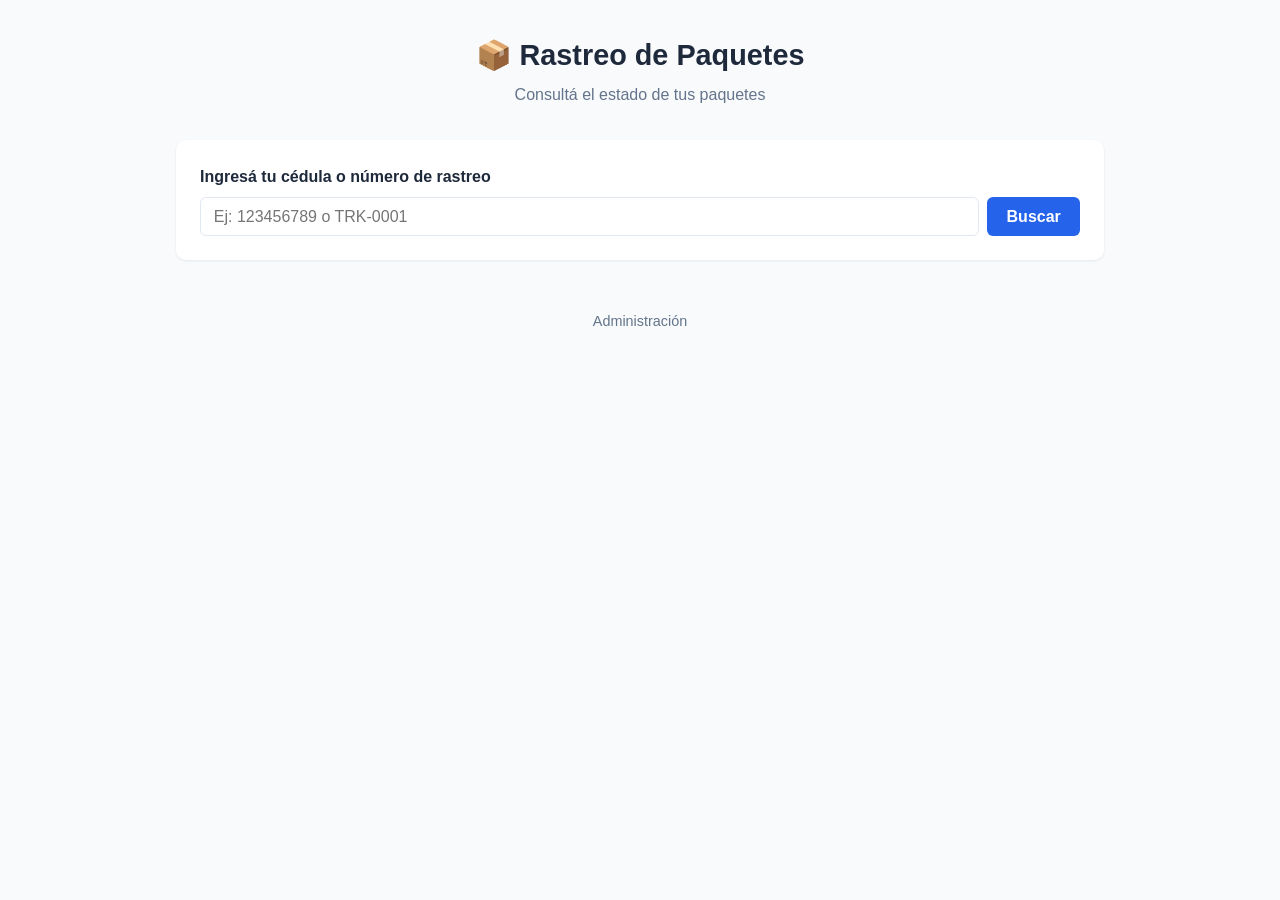
==== index.html @ 3a0949c2 "Initial commit: package tracking app" ====
<!DOCTYPE html>
<html lang="es">
  <head>
    <meta charset="utf-8" />
    <meta name="viewport" content="width=device-width, initial-scale=1" />
    <title>Rastreo de Paquetes</title>
    <link rel="stylesheet" href="styles.css" />
  </head>
  <body>
    <div class="container">
      <header>
        <h1>📦 Rastreo de Paquetes</h1>
        <p class="subtitle">Consultá el estado de tus paquetes</p>
      </header>

      <main>
        <section class="search-section">
          <div class="search-box">
            <label for="searchInput">Ingresá tu cédula o número de rastreo</label>
            <div class="search-row">
              <input
                type="text"
                id="searchInput"
                placeholder="Ej: 123456789 o TRK-0001"
                autocomplete="off"
              />
              <button id="searchBtn" onclick="searchPackages()">Buscar</button>
            </div>
          </div>
        </section>

        <section id="results" class="results-section hidden">
          <h2 id="resultsTitle"></h2>
          <div id="packageList"></div>
        </section>

        <section id="noResults" class="no-results hidden">
          <p>No se encontraron paquetes. Verificá tu cédula o número de rastreo.</p>
        </section>
      </main>

      <footer>
        <a href="admin.html" class="admin-link">Administración</a>
      </footer>
    </div>

    <script src="firebase-config.js"></script>
    <script src="app.js"></script>
    <script>
      async function searchPackages() {
        const query = document.getElementById("searchInput").value.trim();
        if (!query) return;

        const results = document.getElementById("results");
        const noResults = document.getElementById("noResults");
        const packageList = document.getElementById("packageList");
        const resultsTitle = document.getElementById("resultsTitle");

        results.classList.add("hidden");
        noResults.classList.add("hidden");
        packageList.innerHTML = '<p class="loading">Buscando...</p>';

        const packages = await App.searchPackages(query);

        if (packages.length === 0) {
          noResults.classList.remove("hidden");
          return;
        }

        resultsTitle.textContent = `Paquetes encontrados: ${packages.length}`;
        packageList.innerHTML = packages.map(pkg => renderPackageCard(pkg)).join("");
        results.classList.remove("hidden");
      }

      function renderPackageCard(pkg) {
        const stages = App.STAGES;
        const currentIndex = stages.indexOf(pkg.status);

        const stepsHtml = stages
          .map((stage, i) => {
            let cls = "step";
            if (i < currentIndex) cls += " completed";
            else if (i === currentIndex) cls += " active";
            return `<div class="${cls}">
              <div class="step-dot"></div>
              <span class="step-label">${stage}</span>
            </div>`;
          })
          .join("");

        return `
          <div class="package-card">
            <div class="card-header">
              <span class="tracking-number">${pkg.trackingNumber}</span>
              <span class="status-badge status-${currentIndex}">${pkg.status}</span>
            </div>
            <p class="card-description">${pkg.description}</p>
            <div class="progress-bar">
              ${stepsHtml}
            </div>
            ${pkg.notes ? `<p class="card-notes">📝 ${pkg.notes}</p>` : ""}
          </div>
        `;
      }

      // Allow Enter key to search
      document.getElementById("searchInput").addEventListener("keydown", (e) => {
        if (e.key === "Enter") searchPackages();
      });
    </script>
  </body>
</html>
---- styles.css ----
/* =============================================================
   Rastreo de Paquetes — Styles
   ============================================================= */

:root {
  --primary: #2563eb;
  --primary-hover: #1d4ed8;
  --success: #16a34a;
  --warning: #f59e0b;
  --danger: #dc2626;
  --bg: #f8fafc;
  --surface: #ffffff;
  --text: #1e293b;
  --text-muted: #64748b;
  --border: #e2e8f0;
  --radius: 10px;
}

* {
  margin: 0;
  padding: 0;
  box-sizing: border-box;
}

body {
  font-family: -apple-system, BlinkMacSystemFont, "Segoe UI", Roboto, sans-serif;
  background: var(--bg);
  color: var(--text);
  line-height: 1.6;
}

.container {
  max-width: 960px;
  margin: 0 auto;
  padding: 2rem 1rem;
}

/* ---- Header ---- */

header {
  text-align: center;
  margin-bottom: 2rem;
}

header h1 {
  font-size: 1.8rem;
  margin-bottom: 0.25rem;
}

.subtitle {
  color: var(--text-muted);
}

.back-link,
.admin-link {
  color: var(--text-muted);
  text-decoration: none;
  font-size: 0.9rem;
}

.back-link:hover,
.admin-link:hover {
  color: var(--primary);
}

footer {
  text-align: center;
  margin-top: 3rem;
}

/* ---- Search ---- */

.search-box {
  background: var(--surface);
  padding: 1.5rem;
  border-radius: var(--radius);
  box-shadow: 0 1px 3px rgba(0, 0, 0, 0.08);
}

.search-box label {
  display: block;
  margin-bottom: 0.5rem;
  font-weight: 600;
}

.search-row {
  display: flex;
  gap: 0.5rem;
}

.search-row input {
  flex: 1;
}

/* ---- Forms ---- */

input,
select {
  padding: 0.6rem 0.8rem;
  border: 1px solid var(--border);
  border-radius: 6px;
  font-size: 1rem;
  width: 100%;
}

input:focus,
select:focus {
  outline: none;
  border-color: var(--primary);
  box-shadow: 0 0 0 3px rgba(37, 99, 235, 0.15);
}

.form-group {
  margin-bottom: 1rem;
}

.form-group label {
  display: block;
  margin-bottom: 0.3rem;
  font-weight: 600;
  font-size: 0.9rem;
}

.form-grid {
  display: grid;
  grid-template-columns: 1fr 1fr;
  gap: 0 1rem;
}

.form-actions {
  display: flex;
  gap: 0.5rem;
  margin-top: 0.5rem;
}

.form-section {
  background: var(--surface);
  padding: 1.5rem;
  border-radius: var(--radius);
  box-shadow: 0 1px 3px rgba(0, 0, 0, 0.08);
  margin-bottom: 1.5rem;
}

.login-box {
  max-width: 380px;
  margin: 2rem auto;
  background: var(--surface);
  padding: 2rem;
  border-radius: var(--radius);
  box-shadow: 0 1px 3px rgba(0, 0, 0, 0.08);
}

.login-box h2 {
  margin-bottom: 1rem;
}

.error-msg {
  color: var(--danger);
  margin-top: 0.75rem;
  font-size: 0.9rem;
}

/* ---- Buttons ---- */

button {
  padding: 0.6rem 1.2rem;
  border: none;
  border-radius: 6px;
  font-size: 1rem;
  cursor: pointer;
  font-weight: 600;
  transition: background 0.15s;
}

.btn-primary,
.search-row button,
#loginBtn {
  background: var(--primary);
  color: #fff;
}

.btn-primary:hover,
.search-row button:hover,
#loginBtn:hover {
  background: var(--primary-hover);
}

.btn-secondary {
  background: var(--border);
  color: var(--text);
}

.btn-secondary:hover {
  background: #cbd5e1;
}

.btn-sm {
  padding: 0.3rem 0.6rem;
  font-size: 0.8rem;
  border-radius: 4px;
  background: var(--border);
  color: var(--text);
}

.btn-sm:hover {
  background: #cbd5e1;
}

.btn-advance {
  background: var(--success);
  color: #fff;
}

.btn-advance:hover {
  background: #15803d;
}

.btn-danger {
  background: var(--danger);
  color: #fff;
}

.btn-danger:hover {
  background: #b91c1c;
}

/* ---- Package Cards (Client View) ---- */

.results-section {
  margin-top: 2rem;
}

.results-section h2 {
  margin-bottom: 1rem;
  font-size: 1.1rem;
  color: var(--text-muted);
}

.package-card {
  background: var(--surface);
  border-radius: var(--radius);
  padding: 1.25rem;
  margin-bottom: 1rem;
  box-shadow: 0 1px 3px rgba(0, 0, 0, 0.08);
}

.card-header {
  display: flex;
  justify-content: space-between;
  align-items: center;
  margin-bottom: 0.5rem;
}

.tracking-number {
  font-weight: 700;
  font-size: 1.05rem;
}

.card-description {
  color: var(--text-muted);
  margin-bottom: 1rem;
}

.card-notes {
  margin-top: 0.75rem;
  font-size: 0.9rem;
  color: var(--text-muted);
  border-top: 1px solid var(--border);
  padding-top: 0.75rem;
}

/* ---- Progress Steps ---- */

.progress-bar {
  display: flex;
  justify-content: space-between;
  position: relative;
}

.progress-bar::before {
  content: "";
  position: absolute;
  top: 10px;
  left: 20px;
  right: 20px;
  height: 3px;
  background: var(--border);
  z-index: 0;
}

.step {
  display: flex;
  flex-direction: column;
  align-items: center;
  flex: 1;
  position: relative;
  z-index: 1;
}

.step-dot {
  width: 22px;
  height: 22px;
  border-radius: 50%;
  background: var(--border);
  border: 3px solid var(--bg);
  margin-bottom: 0.4rem;
  transition: background 0.3s;
}

.step.completed .step-dot {
  background: var(--success);
}

.step.active .step-dot {
  background: var(--primary);
  box-shadow: 0 0 0 4px rgba(37, 99, 235, 0.25);
}

.step-label {
  font-size: 0.7rem;
  text-align: center;
  color: var(--text-muted);
  max-width: 80px;
}

.step.active .step-label {
  color: var(--primary);
  font-weight: 700;
}

.step.completed .step-label {
  color: var(--success);
}

/* ---- Status Badges ---- */

.status-badge {
  display: inline-block;
  padding: 0.2rem 0.6rem;
  border-radius: 20px;
  font-size: 0.8rem;
  font-weight: 600;
  white-space: nowrap;
}

.status-0 {
  background: #dbeafe;
  color: #1e40af;
}

.status-1 {
  background: #fef3c7;
  color: #92400e;
}

.status-2 {
  background: #ffedd5;
  color: #9a3412;
}

.status-3 {
  background: #d1fae5;
  color: #065f46;
}

.status-4 {
  background: #dcfce7;
  color: #166534;
}

/* ---- Admin Table ---- */

.admin-toolbar {
  display: flex;
  gap: 0.75rem;
  align-items: center;
  flex-wrap: wrap;
  margin-bottom: 1.5rem;
}

.admin-toolbar .search-row {
  flex: 1;
  min-width: 200px;
}

.table-wrapper {
  overflow-x: auto;
}

table {
  width: 100%;
  border-collapse: collapse;
  background: var(--surface);
  border-radius: var(--radius);
  overflow: hidden;
  box-shadow: 0 1px 3px rgba(0, 0, 0, 0.08);
}

th,
td {
  padding: 0.75rem;
  text-align: left;
  border-bottom: 1px solid var(--border);
}

th {
  background: #f1f5f9;
  font-weight: 700;
  font-size: 0.85rem;
  text-transform: uppercase;
  color: var(--text-muted);
}

td.actions {
  display: flex;
  gap: 0.3rem;
}

td.empty {
  text-align: center;
  padding: 2rem;
  color: var(--text-muted);
}

/* Bulk bar */

.bulk-bar {
  display: flex;
  align-items: center;
  gap: 0.75rem;
  background: #eff6ff;
  padding: 0.75rem 1rem;
  border-radius: var(--radius);
  margin-bottom: 1rem;
}

.bulk-bar select {
  width: auto;
  max-width: 220px;
}

/* ---- Utilities ---- */

.hidden {
  display: none !important;
}

.loading {
  text-align: center;
  padding: 2rem;
  color: var(--text-muted);
}

.no-results {
  text-align: center;
  padding: 2rem;
  color: var(--text-muted);
  background: var(--surface);
  border-radius: var(--radius);
  margin-top: 2rem;
}

/* ---- Responsive ---- */

@media (max-width: 640px) {
  .container {
    padding: 1rem 0.75rem;
  }

  header h1 {
    font-size: 1.4rem;
  }

  .form-grid {
    grid-template-columns: 1fr;
  }

  .admin-toolbar {
    flex-direction: column;
    align-items: stretch;
  }

  .step-label {
    font-size: 0.6rem;
    max-width: 60px;
  }

  .bulk-bar {
    flex-wrap: wrap;
  }

  th:first-child,
  td:first-child {
    padding-left: 0.5rem;
  }
}
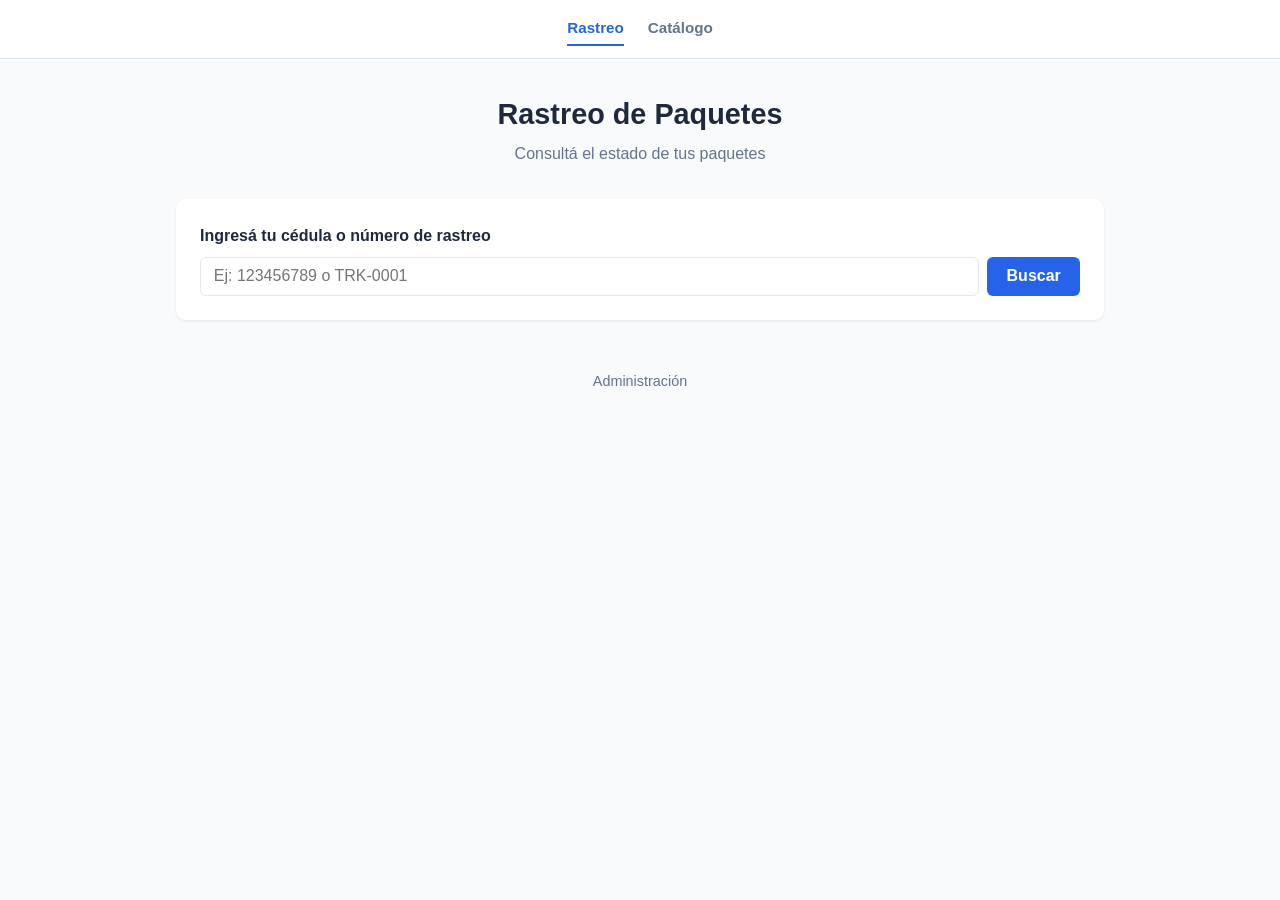
==== commit c26481fa: "Add catalog page with grid/list views and admin CRUD" ====
--- a/index.html
+++ b/index.html
@@ -7,9 +7,14 @@
     <link rel="stylesheet" href="styles.css" />
   </head>
   <body>
+    <nav class="top-nav">
+      <a href="index.html" class="active">Rastreo</a>
+      <a href="catalogo.html">Catálogo</a>
+    </nav>
+
     <div class="container">
       <header>
-        <h1>📦 Rastreo de Paquetes</h1>
+        <h1>Rastreo de Paquetes</h1>
         <p class="subtitle">Consultá el estado de tus paquetes</p>
       </header>
 
--- a/styles.css
+++ b/styles.css
@@ -439,6 +439,272 @@
   max-width: 220px;
 }
 
+/* ---- Top Navigation ---- */
+
+.top-nav {
+  display: flex;
+  gap: 1.5rem;
+  justify-content: center;
+  padding: 0.75rem 1rem;
+  background: var(--surface);
+  border-bottom: 1px solid var(--border);
+}
+
+.top-nav a {
+  color: var(--text-muted);
+  text-decoration: none;
+  font-weight: 600;
+  font-size: 0.95rem;
+  padding: 0.25rem 0;
+  border-bottom: 2px solid transparent;
+}
+
+.top-nav a:hover {
+  color: var(--primary);
+}
+
+.top-nav a.active {
+  color: var(--primary);
+  border-bottom-color: var(--primary);
+}
+
+/* ---- Admin Tabs ---- */
+
+.admin-tabs {
+  display: flex;
+  align-items: center;
+  gap: 0.5rem;
+  margin-bottom: 1.5rem;
+  border-bottom: 2px solid var(--border);
+  padding-bottom: 0.5rem;
+}
+
+.tab-btn {
+  background: none;
+  color: var(--text-muted);
+  padding: 0.5rem 1rem;
+  border: none;
+  border-bottom: 2px solid transparent;
+  margin-bottom: -2px;
+  font-size: 1rem;
+}
+
+.tab-btn:hover {
+  color: var(--primary);
+}
+
+.tab-btn.active {
+  color: var(--primary);
+  border-bottom-color: var(--primary);
+}
+
+/* ---- Catalog Grid ---- */
+
+.catalog-toolbar {
+  display: flex;
+  gap: 0.75rem;
+  align-items: center;
+  flex-wrap: wrap;
+  margin-bottom: 1rem;
+}
+
+.catalog-toolbar .search-row {
+  flex: 1;
+  min-width: 200px;
+}
+
+.toolbar-right {
+  display: flex;
+  gap: 0.5rem;
+  align-items: center;
+}
+
+.toolbar-right select {
+  width: auto;
+  min-width: 160px;
+}
+
+.view-toggle {
+  display: flex;
+  border: 1px solid var(--border);
+  border-radius: 6px;
+  overflow: hidden;
+}
+
+.view-btn {
+  padding: 0.5rem 0.6rem;
+  background: var(--surface);
+  border: none;
+  border-radius: 0;
+  color: var(--text-muted);
+  cursor: pointer;
+  display: flex;
+  align-items: center;
+}
+
+.view-btn:hover {
+  background: var(--bg);
+}
+
+.view-btn.active {
+  background: var(--primary);
+  color: #fff;
+}
+
+.product-count {
+  color: var(--text-muted);
+  font-size: 0.9rem;
+  margin-bottom: 1rem;
+}
+
+.product-grid {
+  display: grid;
+  grid-template-columns: repeat(auto-fill, minmax(200px, 1fr));
+  gap: 1rem;
+}
+
+.product-list {
+  display: flex;
+  flex-direction: column;
+  gap: 0.75rem;
+}
+
+.product-list .product-card {
+  display: flex;
+  flex-direction: row;
+  align-items: center;
+}
+
+.product-list .product-img {
+  width: 80px;
+  height: 80px;
+  min-width: 80px;
+  border-radius: var(--radius) 0 0 var(--radius);
+}
+
+.product-list .product-info {
+  padding: 0.75rem 1rem;
+}
+
+.product-card {
+  background: var(--surface);
+  border-radius: var(--radius);
+  overflow: hidden;
+  box-shadow: 0 1px 3px rgba(0, 0, 0, 0.08);
+  transition: box-shadow 0.15s;
+}
+
+.product-card:hover {
+  box-shadow: 0 3px 10px rgba(0, 0, 0, 0.12);
+}
+
+.product-img {
+  width: 100%;
+  height: 150px;
+  overflow: hidden;
+  background: #f1f5f9;
+  display: flex;
+  align-items: center;
+  justify-content: center;
+}
+
+.product-img img {
+  width: 100%;
+  height: 100%;
+  object-fit: cover;
+}
+
+.product-img-placeholder {
+  color: var(--text-muted);
+  font-size: 0.85rem;
+}
+
+.product-info {
+  padding: 0.75rem;
+}
+
+.product-header {
+  display: flex;
+  justify-content: space-between;
+  align-items: baseline;
+  gap: 0.5rem;
+  margin-bottom: 0.25rem;
+}
+
+.product-name {
+  font-size: 0.95rem;
+  font-weight: 700;
+}
+
+.product-price {
+  font-weight: 700;
+  color: var(--primary);
+  white-space: nowrap;
+}
+
+.product-meta {
+  margin-bottom: 0.3rem;
+}
+
+.product-notes {
+  font-size: 0.8rem;
+  color: var(--text-muted);
+}
+
+/* Location badges */
+
+.location-badge {
+  display: inline-block;
+  padding: 0.15rem 0.5rem;
+  border-radius: 12px;
+  font-size: 0.75rem;
+  font-weight: 600;
+}
+
+.location-casa {
+  background: #ede9fe;
+  color: #5b21b6;
+}
+
+.location-santaana {
+  background: #fce7f3;
+  color: #9d174d;
+}
+
+/* Admin product table thumbnails */
+
+.table-thumb {
+  width: 48px;
+  height: 48px;
+  object-fit: cover;
+  border-radius: 4px;
+}
+
+/* Image preview in form */
+
+.image-preview {
+  margin-top: 0.5rem;
+  display: flex;
+  align-items: center;
+  gap: 0.75rem;
+}
+
+.image-preview img {
+  width: 80px;
+  height: 80px;
+  object-fit: cover;
+  border-radius: 6px;
+  border: 1px solid var(--border);
+}
+
+.form-group-full {
+  grid-column: 1 / -1;
+}
+
+.text-muted {
+  color: var(--text-muted);
+}
+
 /* ---- Utilities ---- */
 
 .hidden {
@@ -493,4 +759,27 @@
   td:first-child {
     padding-left: 0.5rem;
   }
-}
+
+  .catalog-toolbar {
+    flex-direction: column;
+    align-items: stretch;
+  }
+
+  .toolbar-right {
+    justify-content: space-between;
+  }
+
+  .product-grid {
+    grid-template-columns: repeat(auto-fill, minmax(150px, 1fr));
+  }
+
+  .product-list .product-img {
+    width: 60px;
+    height: 60px;
+    min-width: 60px;
+  }
+
+  .admin-tabs {
+    flex-wrap: wrap;
+  }
+}
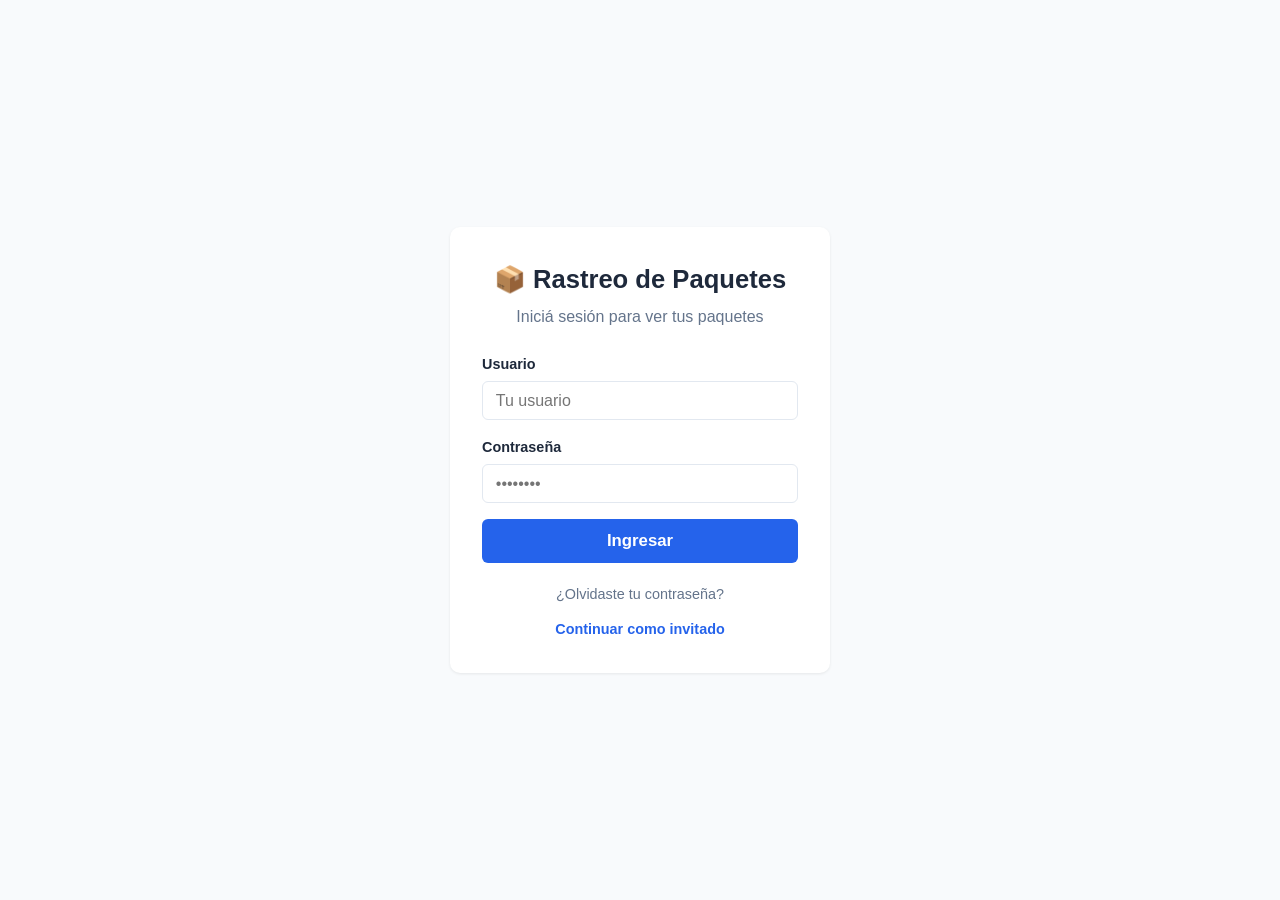
==== commit a3309f99: "Add login system, client views, and standardized navbar - Login page with admin/client/guest roles -" ====
--- a/index.html
+++ b/index.html
@@ -3,114 +3,83 @@
   <head>
     <meta charset="utf-8" />
     <meta name="viewport" content="width=device-width, initial-scale=1" />
-    <title>Rastreo de Paquetes</title>
+    <title>Iniciar sesión</title>
     <link rel="stylesheet" href="styles.css" />
   </head>
   <body>
-    <nav class="top-nav">
-      <a href="index.html" class="active">Rastreo</a>
-      <a href="catalogo.html">Catálogo</a>
-    </nav>
+    <div class="login-page">
+      <div class="login-box">
+        <h1 class="login-title">📦 Rastreo de Paquetes</h1>
+        <p class="login-subtitle">Iniciá sesión para ver tus paquetes</p>
 
-    <div class="container">
-      <header>
-        <h1>Rastreo de Paquetes</h1>
-        <p class="subtitle">Consultá el estado de tus paquetes</p>
-      </header>
+        <div class="form-group">
+          <label for="username">Usuario</label>
+          <input type="text" id="username" placeholder="Tu usuario" />
+        </div>
+        <div class="form-group">
+          <label for="password">Contraseña</label>
+          <input type="password" id="password" placeholder="••••••••" />
+        </div>
 
-      <main>
-        <section class="search-section">
-          <div class="search-box">
-            <label for="searchInput">Ingresá tu cédula o número de rastreo</label>
-            <div class="search-row">
-              <input
-                type="text"
-                id="searchInput"
-                placeholder="Ej: 123456789 o TRK-0001"
-                autocomplete="off"
-              />
-              <button id="searchBtn" onclick="searchPackages()">Buscar</button>
-            </div>
-          </div>
-        </section>
+        <button id="loginBtn" onclick="doLogin()" class="btn-primary login-btn">Ingresar</button>
+        <p id="loginError" class="error-msg hidden"></p>
 
-        <section id="results" class="results-section hidden">
-          <h2 id="resultsTitle"></h2>
-          <div id="packageList"></div>
-        </section>
-
-        <section id="noResults" class="no-results hidden">
-          <p>No se encontraron paquetes. Verificá tu cédula o número de rastreo.</p>
-        </section>
-      </main>
-
-      <footer>
-        <a href="admin.html" class="admin-link">Administración</a>
-      </footer>
+        <div class="login-links">
+          <a href="#" class="login-link" onclick="forgotPassword(event)">¿Olvidaste tu contraseña?</a>
+          <a href="rastreo.html" class="login-link guest-link">Continuar como invitado</a>
+        </div>
+      </div>
     </div>
 
     <script src="firebase-config.js"></script>
     <script src="app.js"></script>
     <script>
-      async function searchPackages() {
-        const query = document.getElementById("searchInput").value.trim();
-        if (!query) return;
+      // If already logged in, redirect
+      if (App.isLoggedIn()) {
+        const user = App.getUser();
+        if (user.role === "admin") {
+          window.location.href = "admin.html";
+        } else {
+          window.location.href = "rastreo.html";
+        }
+      }
 
-        const results = document.getElementById("results");
-        const noResults = document.getElementById("noResults");
-        const packageList = document.getElementById("packageList");
-        const resultsTitle = document.getElementById("resultsTitle");
+      async function doLogin() {
+        const username = document.getElementById("username").value.trim();
+        const password = document.getElementById("password").value;
+        const errorEl = document.getElementById("loginError");
+        errorEl.classList.add("hidden");
 
-        results.classList.add("hidden");
-        noResults.classList.add("hidden");
-        packageList.innerHTML = '<p class="loading">Buscando...</p>';
-
-        const packages = await App.searchPackages(query);
-
-        if (packages.length === 0) {
-          noResults.classList.remove("hidden");
+        if (!username || !password) {
+          errorEl.textContent = "Por favor ingresá usuario y contraseña.";
+          errorEl.classList.remove("hidden");
           return;
         }
 
-        resultsTitle.textContent = `Paquetes encontrados: ${packages.length}`;
-        packageList.innerHTML = packages.map(pkg => renderPackageCard(pkg)).join("");
-        results.classList.remove("hidden");
+        const result = await App.login(username, password);
+        if (result.success) {
+          if (result.role === "admin") {
+            window.location.href = "admin.html";
+          } else {
+            window.location.href = "rastreo.html";
+          }
+        } else {
+          errorEl.textContent = result.error;
+          errorEl.classList.remove("hidden");
+        }
       }
 
-      function renderPackageCard(pkg) {
-        const stages = App.STAGES;
-        const currentIndex = stages.indexOf(pkg.status);
-
-        const stepsHtml = stages
-          .map((stage, i) => {
-            let cls = "step";
-            if (i < currentIndex) cls += " completed";
-            else if (i === currentIndex) cls += " active";
-            return `<div class="${cls}">
-              <div class="step-dot"></div>
-              <span class="step-label">${stage}</span>
-            </div>`;
-          })
-          .join("");
-
-        return `
-          <div class="package-card">
-            <div class="card-header">
-              <span class="tracking-number">${pkg.trackingNumber}</span>
-              <span class="status-badge status-${currentIndex}">${pkg.status}</span>
-            </div>
-            <p class="card-description">${pkg.description}</p>
-            <div class="progress-bar">
-              ${stepsHtml}
-            </div>
-            ${pkg.notes ? `<p class="card-notes">📝 ${pkg.notes}</p>` : ""}
-          </div>
-        `;
+      function forgotPassword(e) {
+        e.preventDefault();
+        alert("Por favor contactá al administrador para restablecer tu contraseña.");
       }
 
-      // Allow Enter key to search
-      document.getElementById("searchInput").addEventListener("keydown", (e) => {
-        if (e.key === "Enter") searchPackages();
+      // Enter key on password
+      document.getElementById("password").addEventListener("keydown", (e) => {
+        if (e.key === "Enter") doLogin();
+      });
+      document.getElementById("username").addEventListener("keydown", (e) => {
+        if (e.key === "Enter") doLogin();
       });
     </script>
   </body>
--- a/styles.css
+++ b/styles.css
@@ -68,6 +68,86 @@
   margin-top: 3rem;
 }
 
+/* ---- Login Page ---- */
+
+.login-page {
+  min-height: 100vh;
+  display: flex;
+  align-items: center;
+  justify-content: center;
+  padding: 1rem;
+}
+
+.login-page .login-box {
+  width: 100%;
+}
+
+.login-title {
+  text-align: center;
+  font-size: 1.6rem;
+  margin-bottom: 0.25rem;
+}
+
+.login-subtitle {
+  text-align: center;
+  color: var(--text-muted);
+  margin-bottom: 1.5rem;
+}
+
+.login-btn {
+  width: 100%;
+  padding: 0.75rem;
+  font-size: 1.05rem;
+}
+
+.login-links {
+  display: flex;
+  flex-direction: column;
+  align-items: center;
+  gap: 0.75rem;
+  margin-top: 1.25rem;
+}
+
+.login-link {
+  color: var(--text-muted);
+  text-decoration: none;
+  font-size: 0.9rem;
+}
+
+.login-link:hover {
+  color: var(--primary);
+}
+
+.guest-link {
+  color: var(--primary);
+  font-weight: 600;
+}
+
+/* Nav user info */
+
+.nav-right {
+  position: absolute;
+  right: 1rem;
+  display: flex;
+  align-items: center;
+  gap: 0.75rem;
+}
+
+.nav-user {
+  font-size: 0.85rem;
+  color: var(--text-muted);
+}
+
+.nav-logout {
+  font-size: 0.85rem;
+  color: var(--text-muted);
+  text-decoration: none;
+}
+
+.nav-logout:hover {
+  color: var(--danger);
+}
+
 /* ---- Search ---- */
 
 .search-box {
@@ -108,6 +188,24 @@
   outline: none;
   border-color: var(--primary);
   box-shadow: 0 0 0 3px rgba(37, 99, 235, 0.15);
+}
+
+/* Error states */
+.input-error {
+  border-color: var(--danger) !important;
+  box-shadow: 0 0 0 3px rgba(220, 38, 38, 0.15) !important;
+}
+
+.field-error {
+  display: block;
+  color: var(--danger);
+  font-size: 0.8rem;
+  margin-top: 0.25rem;
+}
+
+.required {
+  color: var(--danger);
+  font-weight: 700;
 }
 
 .form-group {
@@ -401,6 +499,44 @@
   padding: 0.75rem;
   text-align: left;
   border-bottom: 1px solid var(--border);
+  vertical-align: middle;
+}
+
+/* Tracking number cell */
+td .tracking-cell {
+  display: inline-flex;
+  align-items: center;
+  gap: 0.3rem;
+  white-space: nowrap;
+}
+
+td .tracking-cell strong {
+  white-space: nowrap;
+}
+
+.btn-copy {
+  display: inline-flex;
+  align-items: center;
+  justify-content: center;
+  width: 24px;
+  height: 24px;
+  padding: 0;
+  border: none;
+  border-radius: 4px;
+  background: var(--border);
+  color: var(--text-muted);
+  cursor: pointer;
+  flex-shrink: 0;
+}
+
+.btn-copy:hover {
+  background: #cbd5e1;
+  color: var(--text);
+}
+
+.btn-copy.copied {
+  background: var(--success);
+  color: #fff;
 }
 
 th {
@@ -412,8 +548,23 @@
 }
 
 td.actions {
-  display: flex;
-  gap: 0.3rem;
+  white-space: nowrap;
+}
+
+td.actions .btn-icon {
+  display: inline-flex;
+  align-items: center;
+  justify-content: center;
+  width: 32px;
+  height: 32px;
+  padding: 0;
+  border-radius: 6px;
+  vertical-align: middle;
+  margin-right: 0.2rem;
+}
+
+td.actions .btn-icon svg {
+  pointer-events: none;
 }
 
 td.empty {
@@ -445,9 +596,11 @@
   display: flex;
   gap: 1.5rem;
   justify-content: center;
+  align-items: center;
   padding: 0.75rem 1rem;
   background: var(--surface);
   border-bottom: 1px solid var(--border);
+  position: relative;
 }
 
 .top-nav a {
@@ -651,6 +804,123 @@
   color: var(--text-muted);
 }
 
+.product-bodega {
+  font-size: 0.8rem;
+  color: var(--text-muted);
+}
+
+.product-code {
+  font-size: 0.7rem;
+  color: var(--text-muted);
+  font-family: monospace;
+  letter-spacing: 0.5px;
+}
+
+/* ---- Product Detail Modal ---- */
+
+.detail-overlay {
+  position: fixed;
+  inset: 0;
+  background: rgba(0, 0, 0, 0.5);
+  display: flex;
+  align-items: center;
+  justify-content: center;
+  z-index: 1000;
+  padding: 1rem;
+}
+
+.detail-box {
+  background: var(--surface);
+  border-radius: var(--radius);
+  max-width: 560px;
+  width: 100%;
+  max-height: 90vh;
+  overflow-y: auto;
+  position: relative;
+  box-shadow: 0 12px 40px rgba(0, 0, 0, 0.2);
+  animation: detailIn 0.2s ease-out;
+}
+
+@keyframes detailIn {
+  from { opacity: 0; transform: scale(0.95); }
+  to { opacity: 1; transform: scale(1); }
+}
+
+.detail-close {
+  position: absolute;
+  top: 0.5rem;
+  right: 0.5rem;
+  width: 36px;
+  height: 36px;
+  border-radius: 50%;
+  border: none;
+  background: rgba(0, 0, 0, 0.05);
+  color: var(--text-muted);
+  font-size: 1.4rem;
+  cursor: pointer;
+  display: flex;
+  align-items: center;
+  justify-content: center;
+  padding: 0;
+  z-index: 1;
+  transition: background 0.15s;
+}
+
+.detail-close:hover {
+  background: rgba(0, 0, 0, 0.1);
+  color: var(--text);
+}
+
+.detail-image {
+  width: 100%;
+  max-height: 320px;
+  object-fit: cover;
+  border-radius: var(--radius) var(--radius) 0 0;
+  display: block;
+}
+
+.detail-image-placeholder {
+  width: 100%;
+  height: 200px;
+  background: #f1f5f9;
+  display: flex;
+  align-items: center;
+  justify-content: center;
+  color: var(--text-muted);
+  border-radius: var(--radius) var(--radius) 0 0;
+}
+
+.detail-info {
+  padding: 1.25rem 1.5rem 1.5rem;
+}
+
+.detail-info .product-code {
+  display: inline-block;
+  margin-bottom: 0.4rem;
+}
+
+.detail-name {
+  font-size: 1.4rem;
+  margin-bottom: 0.5rem;
+}
+
+.detail-price {
+  font-size: 1.25rem;
+  font-weight: 700;
+  color: var(--primary);
+  margin-bottom: 0.5rem;
+}
+
+.detail-meta {
+  margin-bottom: 0.5rem;
+}
+
+.detail-notes {
+  color: var(--text-muted);
+  font-size: 0.95rem;
+  line-height: 1.5;
+}
+
 /* Location badges */
 
 .location-badge {
@@ -680,6 +950,31 @@
   border-radius: 4px;
 }
 
+.table-thumb-placeholder {
+  width: 48px;
+  height: 48px;
+  border-radius: 4px;
+  background: #f1f5f9;
+  display: flex;
+  align-items: center;
+  justify-content: center;
+  color: var(--text-muted);
+}
+
+/* Date cell in package table */
+.date-cell {
+  font-size: 0.8rem;
+  color: var(--text-muted);
+  white-space: nowrap;
+}
+
+/* Date on client card */
+.card-date {
+  margin-top: 0.75rem;
+  font-size: 0.85rem;
+  color: var(--text-muted);
+}
+
 /* Image preview in form */
 
 .image-preview {
@@ -705,6 +1000,61 @@
   color: var(--text-muted);
 }
 
+/* ---- Price Row ---- */
+
+.price-row {
+  display: flex;
+  gap: 0.5rem;
+}
+
+.currency-select {
+  width: auto;
+  min-width: 80px;
+  flex-shrink: 0;
+}
+
+.price-row input {
+  flex: 1;
+}
+
+/* ---- Confirm Modal ---- */
+
+.modal-overlay {
+  position: fixed;
+  inset: 0;
+  background: rgba(0, 0, 0, 0.4);
+  display: flex;
+  align-items: center;
+  justify-content: center;
+  z-index: 1000;
+}
+
+.modal-box {
+  background: var(--surface);
+  border-radius: var(--radius);
+  padding: 1.5rem 2rem;
+  max-width: 400px;
+  width: 90%;
+  box-shadow: 0 8px 30px rgba(0, 0, 0, 0.15);
+  text-align: center;
+}
+
+.modal-box p {
+  font-size: 1.05rem;
+  margin-bottom: 1.25rem;
+  color: var(--text);
+}
+
+.modal-actions {
+  display: flex;
+  gap: 0.75rem;
+  justify-content: center;
+}
+
+.modal-actions button {
+  min-width: 100px;
+}
+
 /* ---- Utilities ---- */
 
 .hidden {
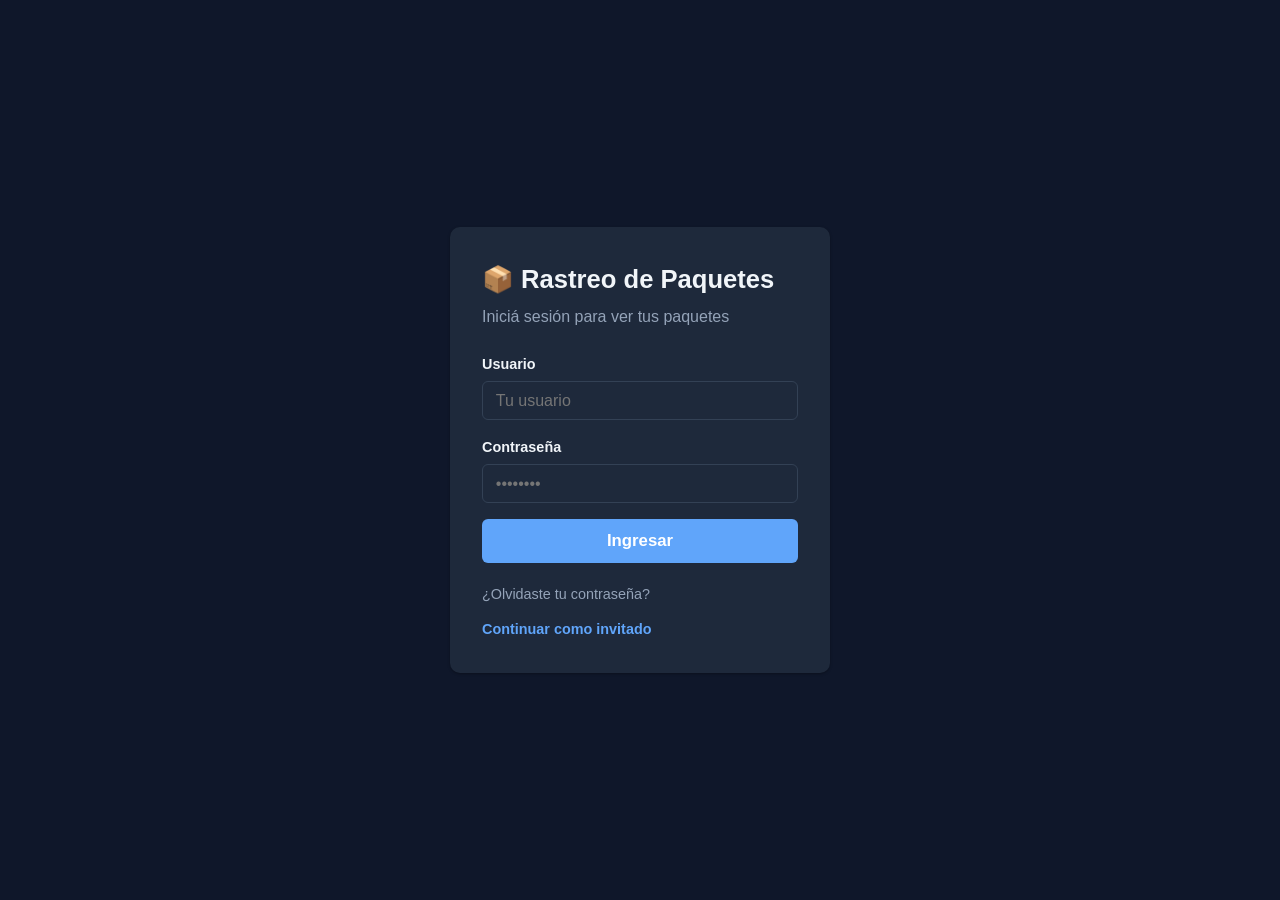
==== commit d6d4a1d5: "Dark mode, desktop nav icons, mobile cards, and UX fixes - Fix Ajustes bottom nav toggle (tap to ope" ====
--- a/index.html
+++ b/index.html
@@ -32,8 +32,15 @@
     </div>
 
     <script src="firebase-config.js"></script>
+    <script src="demo-data.js"></script>
     <script src="app.js"></script>
     <script>
+      // ---- Theme ----
+      (function() {
+        const saved = localStorage.getItem("rastreo_theme");
+        if (saved === "light") document.documentElement.setAttribute("data-theme", "light");
+      })();
+
       // If already logged in, redirect
       if (App.isLoggedIn()) {
         const user = App.getUser();
--- a/styles.css
+++ b/styles.css
@@ -2,7 +2,24 @@
    Rastreo de Paquetes — Styles
    ============================================================= */
 
+/* ---- Theme: Dark (default) ---- */
 :root {
+  --primary: #60a5fa;
+  --primary-hover: #3b82f6;
+  --success: #4ade80;
+  --warning: #fbbf24;
+  --danger: #f87171;
+  --bg: #0f172a;
+  --surface: #1e293b;
+  --text: #f1f5f9;
+  --text-muted: #94a3b8;
+  --border: #334155;
+  --radius: 10px;
+  --shadow: rgba(0, 0, 0, 0.3);
+}
+
+/* ---- Theme: Light ---- */
+[data-theme="light"] {
   --primary: #2563eb;
   --primary-hover: #1d4ed8;
   --success: #16a34a;
@@ -13,8 +30,14 @@
   --text: #1e293b;
   --text-muted: #64748b;
   --border: #e2e8f0;
-  --radius: 10px;
-}
+  --shadow: rgba(0, 0, 0, 0.08);
+}
+
+[data-theme="light"] .status-0 { background: #dbeafe; color: #1e40af; }
+[data-theme="light"] .status-1 { background: #fef3c7; color: #92400e; }
+[data-theme="light"] .status-2 { background: #ffedd5; color: #9a3412; }
+[data-theme="light"] .status-3 { background: #d1fae5; color: #065f46; }
+[data-theme="light"] .status-4 { background: #dcfce7; color: #166534; }
 
 * {
   margin: 0;
@@ -27,6 +50,18 @@
   background: var(--bg);
   color: var(--text);
   line-height: 1.6;
+  font-size: 1rem;
+  -webkit-font-smoothing: antialiased;
+  -moz-osx-font-smoothing: grayscale;
+}
+
+/* ---- Accessibility: Focus Visible ---- */
+a:focus-visible,
+button:focus-visible,
+input:focus-visible,
+select:focus-visible {
+  outline: 2px solid var(--primary);
+  outline-offset: 2px;
 }
 
 .container {
@@ -38,7 +73,7 @@
 /* ---- Header ---- */
 
 header {
-  text-align: center;
+  text-align: left;
   margin-bottom: 2rem;
 }
 
@@ -83,13 +118,13 @@
 }
 
 .login-title {
-  text-align: center;
+  text-align: left;
   font-size: 1.6rem;
   margin-bottom: 0.25rem;
 }
 
 .login-subtitle {
-  text-align: center;
+  text-align: left;
   color: var(--text-muted);
   margin-bottom: 1.5rem;
 }
@@ -103,7 +138,7 @@
 .login-links {
   display: flex;
   flex-direction: column;
-  align-items: center;
+  align-items: flex-start;
   gap: 0.75rem;
   margin-top: 1.25rem;
 }
@@ -130,31 +165,54 @@
   right: 1rem;
   display: flex;
   align-items: center;
-  gap: 0.75rem;
+  gap: 0.5rem;
 }
 
 .nav-user {
-  font-size: 0.85rem;
+  font-size: 0.875rem;
   color: var(--text-muted);
 }
 
 .nav-logout {
-  font-size: 0.85rem;
+  font-size: 0.875rem;
   color: var(--text-muted);
   text-decoration: none;
+  display: inline-flex;
+  align-items: center;
+  gap: 0.3rem;
 }
 
 .nav-logout:hover {
   color: var(--danger);
 }
 
+.nav-icon-btn {
+  display: inline-flex;
+  align-items: center;
+  justify-content: center;
+  width: 32px;
+  height: 32px;
+  border-radius: 6px;
+  border: none;
+  background: transparent;
+  color: var(--text-muted);
+  cursor: pointer;
+  padding: 0;
+  transition: color 0.15s, background 0.15s;
+}
+
+.nav-icon-btn:hover {
+  color: var(--text);
+  background: var(--border);
+}
+
 /* ---- Search ---- */
 
 .search-box {
   background: var(--surface);
   padding: 1.5rem;
   border-radius: var(--radius);
-  box-shadow: 0 1px 3px rgba(0, 0, 0, 0.08);
+  box-shadow: 0 1px 3px var(--shadow);
 }
 
 .search-box label {
@@ -179,6 +237,8 @@
   padding: 0.6rem 0.8rem;
   border: 1px solid var(--border);
   border-radius: 6px;
+  background: var(--surface);
+  color: var(--text);
   font-size: 1rem;
   width: 100%;
 }
@@ -235,7 +295,7 @@
   background: var(--surface);
   padding: 1.5rem;
   border-radius: var(--radius);
-  box-shadow: 0 1px 3px rgba(0, 0, 0, 0.08);
+  box-shadow: 0 1px 3px var(--shadow);
   margin-bottom: 1.5rem;
 }
 
@@ -245,7 +305,7 @@
   background: var(--surface);
   padding: 2rem;
   border-radius: var(--radius);
-  box-shadow: 0 1px 3px rgba(0, 0, 0, 0.08);
+  box-shadow: 0 1px 3px var(--shadow);
 }
 
 .login-box h2 {
@@ -289,7 +349,7 @@
 }
 
 .btn-secondary:hover {
-  background: #cbd5e1;
+  background: var(--border);
 }
 
 .btn-sm {
@@ -301,7 +361,7 @@
 }
 
 .btn-sm:hover {
-  background: #cbd5e1;
+  background: var(--border);
 }
 
 .btn-advance {
@@ -339,7 +399,7 @@
   border-radius: var(--radius);
   padding: 1.25rem;
   margin-bottom: 1rem;
-  box-shadow: 0 1px 3px rgba(0, 0, 0, 0.08);
+  box-shadow: 0 1px 3px var(--shadow);
 }
 
 .card-header {
@@ -415,7 +475,7 @@
 }
 
 .step-label {
-  font-size: 0.7rem;
+  font-size: 0.75rem;
   text-align: center;
   color: var(--text-muted);
   max-width: 80px;
@@ -442,28 +502,28 @@
 }
 
 .status-0 {
-  background: #dbeafe;
-  color: #1e40af;
+  background: rgba(96, 165, 250, 0.15);
+  color: #60a5fa;
 }
 
 .status-1 {
-  background: #fef3c7;
-  color: #92400e;
+  background: rgba(251, 191, 36, 0.15);
+  color: #fbbf24;
 }
 
 .status-2 {
-  background: #ffedd5;
-  color: #9a3412;
+  background: rgba(251, 146, 60, 0.15);
+  color: #fb923c;
 }
 
 .status-3 {
-  background: #d1fae5;
-  color: #065f46;
+  background: rgba(74, 222, 128, 0.15);
+  color: #4ade80;
 }
 
 .status-4 {
-  background: #dcfce7;
-  color: #166534;
+  background: rgba(74, 222, 128, 0.2);
+  color: #22c55e;
 }
 
 /* ---- Admin Table ---- */
@@ -491,7 +551,7 @@
   background: var(--surface);
   border-radius: var(--radius);
   overflow: hidden;
-  box-shadow: 0 1px 3px rgba(0, 0, 0, 0.08);
+  box-shadow: 0 1px 3px var(--shadow);
 }
 
 th,
@@ -530,7 +590,7 @@
 }
 
 .btn-copy:hover {
-  background: #cbd5e1;
+  background: var(--border);
   color: var(--text);
 }
 
@@ -540,7 +600,7 @@
 }
 
 th {
-  background: #f1f5f9;
+  background: var(--bg);
   font-weight: 700;
   font-size: 0.85rem;
   text-transform: uppercase;
@@ -579,7 +639,7 @@
   display: flex;
   align-items: center;
   gap: 0.75rem;
-  background: #eff6ff;
+  background: var(--surface);
   padding: 0.75rem 1rem;
   border-radius: var(--radius);
   margin-bottom: 1rem;
@@ -743,7 +803,7 @@
   background: var(--surface);
   border-radius: var(--radius);
   overflow: hidden;
-  box-shadow: 0 1px 3px rgba(0, 0, 0, 0.08);
+  box-shadow: 0 1px 3px var(--shadow);
   transition: box-shadow 0.15s;
 }
 
@@ -755,7 +815,7 @@
   width: 100%;
   height: 150px;
   overflow: hidden;
-  background: #f1f5f9;
+  background: var(--bg);
   display: flex;
   align-items: center;
   justify-content: center;
@@ -800,17 +860,17 @@
 }
 
 .product-notes {
-  font-size: 0.8rem;
+  font-size: 0.8125rem;
   color: var(--text-muted);
 }
 
 .product-bodega {
-  font-size: 0.8rem;
+  font-size: 0.8125rem;
   color: var(--text-muted);
 }
 
 .product-code {
-  font-size: 0.7rem;
+  font-size: 0.75rem;
   color: var(--text-muted);
   font-family: monospace;
   letter-spacing: 0.5px;
@@ -882,7 +942,7 @@
 .detail-image-placeholder {
   width: 100%;
   height: 200px;
-  background: #f1f5f9;
+  background: var(--bg);
   display: flex;
   align-items: center;
   justify-content: center;
@@ -932,14 +992,17 @@
 }
 
 .location-casa {
-  background: #ede9fe;
-  color: #5b21b6;
+  background: rgba(167, 139, 250, 0.15);
+  color: #a78bfa;
 }
 
 .location-santaana {
-  background: #fce7f3;
-  color: #9d174d;
-}
+  background: rgba(244, 114, 182, 0.15);
+  color: #f472b6;
+}
+
+[data-theme="light"] .location-casa { background: #ede9fe; color: #5b21b6; }
+[data-theme="light"] .location-santaana { background: #fce7f3; color: #9d174d; }
 
 /* Admin product table thumbnails */
 
@@ -954,7 +1017,7 @@
   width: 48px;
   height: 48px;
   border-radius: 4px;
-  background: #f1f5f9;
+  background: var(--bg);
   display: flex;
   align-items: center;
   justify-content: center;
@@ -963,7 +1026,7 @@
 
 /* Date cell in package table */
 .date-cell {
-  font-size: 0.8rem;
+  font-size: 0.8125rem;
   color: var(--text-muted);
   white-space: nowrap;
 }
@@ -1055,6 +1118,179 @@
   min-width: 100px;
 }
 
+/* ---- Settings Modal ---- */
+
+.settings-overlay {
+  position: fixed;
+  inset: 0;
+  bottom: 0;
+  background: rgba(0, 0, 0, 0.4);
+  display: flex;
+  align-items: flex-end;
+  justify-content: center;
+  z-index: 850;
+  padding: 0;
+}
+
+.settings-sheet {
+  background: var(--surface);
+  border-radius: var(--radius) var(--radius) 0 0;
+  width: 100%;
+  max-width: 480px;
+  padding: 1.25rem 1.5rem 1.5rem;
+  border: 1px solid var(--border);
+  border-bottom: none;
+  animation: sheetUp 0.25s ease-out;
+  margin-bottom: 0;
+}
+
+@media (max-width: 640px) {
+  .settings-sheet {
+    margin-bottom: calc(3.75rem + env(safe-area-inset-bottom, 0px));
+  }
+}
+
+@keyframes sheetUp {
+  from { transform: translateY(100%); }
+  to { transform: translateY(0); }
+}
+
+.settings-sheet h3 {
+  font-size: 1.1rem;
+  margin-bottom: 1rem;
+  text-align: center;
+}
+
+.theme-toggle-row {
+  display: flex;
+  align-items: center;
+  justify-content: space-between;
+  padding: 0.75rem 0;
+}
+
+.theme-toggle-row span {
+  font-size: 0.95rem;
+  font-weight: 600;
+}
+
+/* iOS-style toggle switch */
+.theme-switch {
+  position: relative;
+  width: 50px;
+  height: 28px;
+}
+
+.theme-switch input {
+  opacity: 0;
+  width: 0;
+  height: 0;
+}
+
+.theme-slider {
+  position: absolute;
+  cursor: pointer;
+  inset: 0;
+  background: var(--border);
+  border-radius: 28px;
+  transition: background 0.3s;
+}
+
+.theme-slider::before {
+  content: "";
+  position: absolute;
+  width: 22px;
+  height: 22px;
+  left: 3px;
+  bottom: 3px;
+  background: var(--surface);
+  border-radius: 50%;
+  transition: transform 0.3s;
+  box-shadow: 0 1px 3px rgba(0, 0, 0, 0.2);
+}
+
+.theme-switch input:checked + .theme-slider {
+  background: var(--primary);
+}
+
+.theme-switch input:checked + .theme-slider::before {
+  transform: translateX(22px);
+}
+
+/* ---- FAB (Floating Action Button) ---- */
+
+.fab {
+  display: none;
+  position: fixed;
+  bottom: calc(4.5rem + env(safe-area-inset-bottom, 0px));
+  right: 1.25rem;
+  width: 52px;
+  height: 52px;
+  border-radius: 50%;
+  background: var(--primary);
+  color: #fff;
+  border: none;
+  box-shadow: 0 4px 12px rgba(0, 0, 0, 0.3);
+  cursor: pointer;
+  z-index: 800;
+  align-items: center;
+  justify-content: center;
+  font-size: 1.6rem;
+  transition: background 0.15s, transform 0.15s;
+}
+
+.fab:hover {
+  background: var(--primary-hover);
+}
+
+.fab:active {
+  transform: scale(0.93);
+}
+
+/* ---- Bottom Navigation (mobile) ---- */
+
+.bottom-nav {
+  display: none;
+  position: fixed;
+  bottom: 0;
+  left: 0;
+  right: 0;
+  background: var(--surface);
+  border-top: 1px solid var(--border);
+  padding: 0.4rem 0;
+  padding-bottom: calc(0.4rem + env(safe-area-inset-bottom, 0px));
+  z-index: 900;
+  justify-content: space-around;
+  align-items: center;
+}
+
+.bottom-nav-item {
+  display: flex;
+  flex-direction: column;
+  align-items: center;
+  gap: 0.15rem;
+  text-decoration: none;
+  color: var(--text-muted);
+  font-size: 0.7rem;
+  font-weight: 600;
+  padding: 0.25rem 0.5rem;
+  border-radius: 8px;
+  transition: color 0.15s;
+  -webkit-tap-highlight-color: transparent;
+}
+
+.bottom-nav-item svg {
+  width: 22px;
+  height: 22px;
+}
+
+.bottom-nav-item.active {
+  color: var(--primary);
+}
+
+.bottom-nav-item:hover {
+  color: var(--primary);
+}
+
 /* ---- Utilities ---- */
 
 .hidden {
@@ -1076,15 +1312,105 @@
   margin-top: 2rem;
 }
 
+/* ---- Admin Mobile Cards ---- */
+
+.admin-card {
+  display: none;
+}
+
+@media (max-width: 640px) {
+  .table-wrapper {
+    display: none;
+  }
+
+  .admin-card {
+    display: block;
+  }
+
+  .admin-cards {
+    display: flex;
+    flex-direction: column;
+    gap: 0.75rem;
+  }
+
+  .admin-card-item {
+    background: var(--surface);
+    border-radius: var(--radius);
+    padding: 1rem;
+    box-shadow: 0 1px 3px var(--shadow);
+  }
+
+  .admin-card-header {
+    display: flex;
+    justify-content: space-between;
+    align-items: flex-start;
+    margin-bottom: 0.5rem;
+  }
+
+  .admin-card-title {
+    font-weight: 700;
+    font-size: 0.95rem;
+  }
+
+  .admin-card-actions {
+    display: flex;
+    gap: 0.35rem;
+    flex-shrink: 0;
+  }
+
+  .admin-card-actions .btn-icon {
+    display: inline-flex;
+    align-items: center;
+    justify-content: center;
+    width: 32px;
+    height: 32px;
+    padding: 0;
+    border-radius: 6px;
+  }
+
+  .admin-card-row {
+    display: flex;
+    justify-content: space-between;
+    align-items: center;
+    padding: 0.2rem 0;
+    font-size: 0.875rem;
+  }
+
+  .admin-card-label {
+    color: var(--text-muted);
+    font-size: 0.8125rem;
+  }
+
+  .admin-card-value {
+    text-align: right;
+    max-width: 60%;
+    word-break: break-word;
+  }
+
+  .admin-card-footer {
+    display: flex;
+    justify-content: space-between;
+    align-items: center;
+    margin-top: 0.5rem;
+    padding-top: 0.5rem;
+    border-top: 1px solid var(--border);
+  }
+}
+
 /* ---- Responsive ---- */
 
 @media (max-width: 640px) {
   .container {
-    padding: 1rem 0.75rem;
+    padding: 1.5rem 1rem;
+    padding-top: 2rem;
+  }
+
+  .container.has-bottom-nav {
+    padding-bottom: 5rem;
   }
 
   header h1 {
-    font-size: 1.4rem;
+    font-size: 1.5rem;
   }
 
   .form-grid {
@@ -1097,7 +1423,7 @@
   }
 
   .step-label {
-    font-size: 0.6rem;
+    font-size: 0.65rem;
     max-width: 60px;
   }
 
@@ -1132,4 +1458,28 @@
   .admin-tabs {
     flex-wrap: wrap;
   }
-}
+
+  /* Hide top nav, show bottom nav */
+  .top-nav {
+    display: none !important;
+  }
+
+  .bottom-nav {
+    display: flex;
+  }
+
+  /* Hide desktop admin tabs on mobile */
+  .admin-tabs {
+    display: none !important;
+  }
+
+  /* Show FAB on mobile */
+  .fab {
+    display: flex;
+  }
+
+  /* Hide inline "+ Nuevo" buttons on mobile (FAB replaces them) */
+  .admin-toolbar .btn-primary {
+    display: none;
+  }
+}
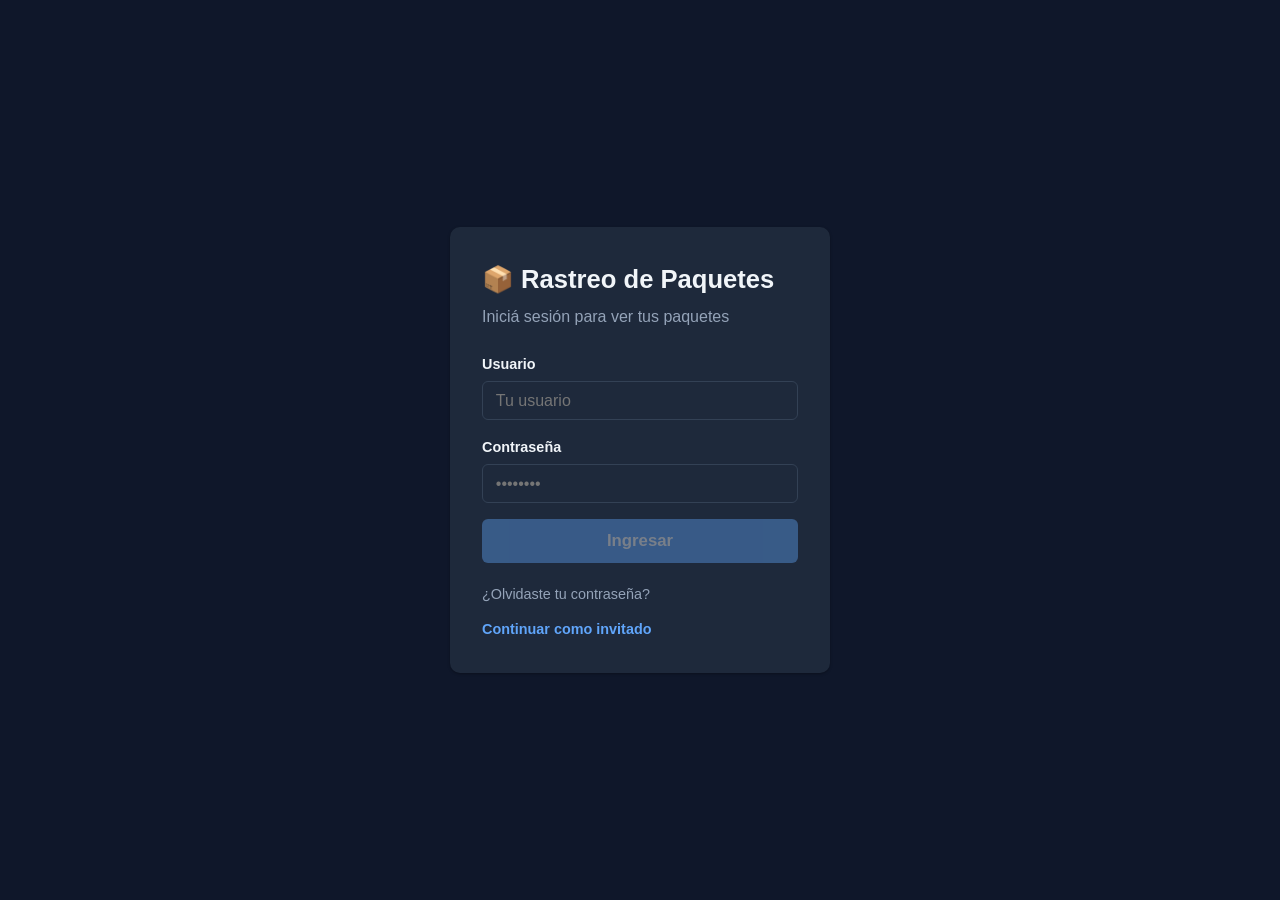
==== commit b31b0b12: "Batch update: fix validation bugs, add Entregados tab, Ajustes for admin, catalog/card UX improvemen" ====
--- a/index.html
+++ b/index.html
@@ -21,7 +21,7 @@
           <input type="password" id="password" placeholder="••••••••" />
         </div>
 
-        <button id="loginBtn" onclick="doLogin()" class="btn-primary login-btn">Ingresar</button>
+        <button id="loginBtn" onclick="doLogin()" class="btn-primary login-btn" disabled>Ingresar</button>
         <p id="loginError" class="error-msg hidden"></p>
 
         <div class="login-links">
@@ -51,17 +51,20 @@
         }
       }
 
+      // Enable/disable login button based on fields
+      function checkLoginFields() {
+        const u = document.getElementById("username").value.trim();
+        const p = document.getElementById("password").value;
+        document.getElementById("loginBtn").disabled = !(u && p);
+      }
+      document.getElementById("username").addEventListener("input", checkLoginFields);
+      document.getElementById("password").addEventListener("input", checkLoginFields);
+
       async function doLogin() {
         const username = document.getElementById("username").value.trim();
         const password = document.getElementById("password").value;
         const errorEl = document.getElementById("loginError");
         errorEl.classList.add("hidden");
-
-        if (!username || !password) {
-          errorEl.textContent = "Por favor ingresá usuario y contraseña.";
-          errorEl.classList.remove("hidden");
-          return;
-        }
 
         const result = await App.login(username, password);
         if (result.success) {
@@ -81,12 +84,12 @@
         alert("Por favor contactá al administrador para restablecer tu contraseña.");
       }
 
-      // Enter key on password
+      // Enter key support
       document.getElementById("password").addEventListener("keydown", (e) => {
-        if (e.key === "Enter") doLogin();
+        if (e.key === "Enter" && !document.getElementById("loginBtn").disabled) doLogin();
       });
       document.getElementById("username").addEventListener("keydown", (e) => {
-        if (e.key === "Enter") doLogin();
+        if (e.key === "Enter" && !document.getElementById("loginBtn").disabled) doLogin();
       });
     </script>
   </body>
--- a/styles.css
+++ b/styles.css
@@ -343,6 +343,17 @@
   background: var(--primary-hover);
 }
 
+.btn-primary:disabled,
+#loginBtn:disabled {
+  opacity: 0.4;
+  cursor: not-allowed;
+}
+
+.btn-primary:disabled:hover,
+#loginBtn:disabled:hover {
+  background: var(--primary);
+}
+
 .btn-secondary {
   background: var(--border);
   color: var(--text);
@@ -420,11 +431,10 @@
 }
 
 .card-notes {
-  margin-top: 0.75rem;
+  margin-top: 0.25rem;
+  margin-bottom: 0.75rem;
   font-size: 0.9rem;
   color: var(--text-muted);
-  border-top: 1px solid var(--border);
-  padding-top: 0.75rem;
 }
 
 /* ---- Progress Steps ---- */
@@ -724,17 +734,14 @@
 .catalog-toolbar .search-row {
   flex: 1;
   min-width: 200px;
-}
-
-.toolbar-right {
   display: flex;
   gap: 0.5rem;
   align-items: center;
 }
 
-.toolbar-right select {
-  width: auto;
-  min-width: 160px;
+.catalog-toolbar .search-row input {
+  flex: 1;
+  min-width: 0;
 }
 
 .view-toggle {
@@ -857,6 +864,15 @@
 
 .product-meta {
   margin-bottom: 0.3rem;
+}
+
+.product-meta-bottom {
+  display: flex;
+  justify-content: space-between;
+  align-items: center;
+  margin-top: 0.5rem;
+  padding-top: 0.4rem;
+  border-top: 1px solid var(--border);
 }
 
 .product-notes {
@@ -1436,13 +1452,8 @@
     padding-left: 0.5rem;
   }
 
-  .catalog-toolbar {
-    flex-direction: column;
-    align-items: stretch;
-  }
-
-  .toolbar-right {
-    justify-content: space-between;
+  .catalog-toolbar .search-row {
+    flex-direction: row;
   }
 
   .product-grid {
